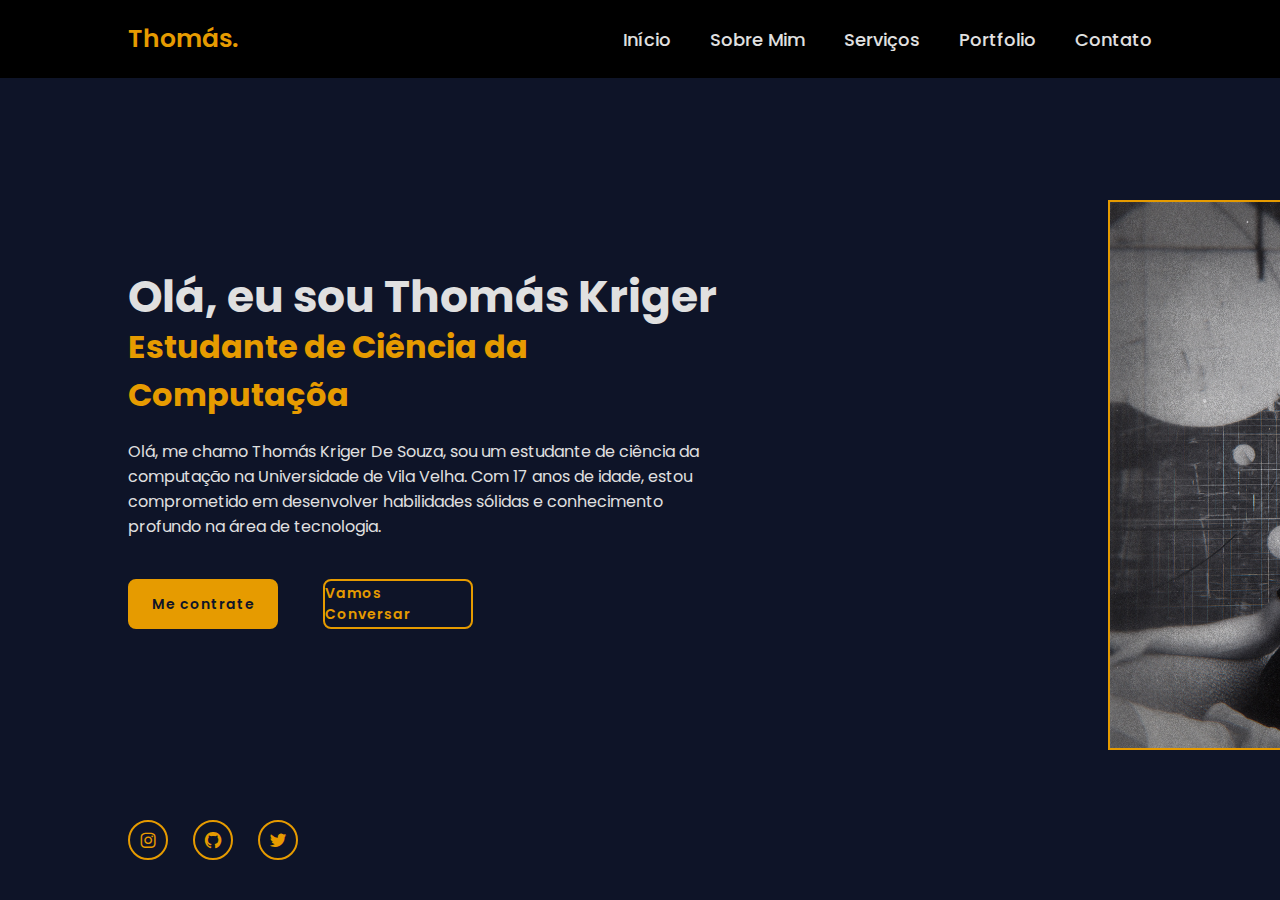
==== Definitivo/Portfolio_Otavio/index.html @ c0fcafa5 "Add files via upload" ====
<!DOCTYPE html>
<html lang="en">
<head>
    <meta charset="UTF-8">
    <meta name="viewport" content="width=device-width, initial-scale=1.0">
    <title>Portfolio_Otavio</title>
    <link rel="stylesheet" href="style.css">
    <link href='https://unpkg.com/boxicons@2.1.4/css/boxicons.min.css' rel='stylesheet'>
</head>
<body>
    
    <header>
        <a href="#" class="logo">Thomás.</a>

        <nav class="barnav">
            <a href="">Início</a>
            <a href="">Sobre Mim</a>
            <a href="">Serviços</a>
            <a href="">Portfolio</a>
            <a href="">Contato</a>
        </nav>
    </header>

    <section id="Início">
        <div id="Conteudo-Início">
            <h1>Olá, eu sou Thomás Kriger</h1>
            <h3>Estudante de Ciência da Computaçõa</h3>
            <p>Olá, me chamo Thomás Kriger De Souza, sou um estudante de ciência da computação na Universidade de Vila
                Velha. Com 17 anos de idade, estou comprometido em desenvolver habilidades sólidas e conhecimento
                profundo na área de tecnologia.</p>
        <div id="butão">
            <a href="#">Me contrate</a>
            <a href="#">Vamos Conversar</a>
        </div>
    </div>

    <div id="imagem">
        <img src="Foto 2.jpg" alt="Thoás Kriger">
    </div>

    <div id="sociais">
        <a target="_blank" href="https://www.instagram.com/krigerthomas/"><i class='bx bxl-instagram' ></i></a>
        <a target="_blank" href="https://github.com/KrigerThomas"><i class='bx bxl-github' ></i></a>
        <a target="_blank" href="https://twitter.com/KrigerThomas"><i class='bx bxl-twitter' ></i></a>
    </div>
    </section>

</body>
</html>
---- Definitivo/Portfolio_Otavio/style.css ----
@import url('https://fonts.googleapis.com/css2?family=Poppins:wght@300;400;500;600;700;800;900&display=swap');

* {
    margin: 0;
    padding: 0;
    box-sizing: border-box;
    font-family: 'Poppins', sans-serif;
}

body {
    color: #E0E0E0;
    background: #0E1428;
}

header {
    position: fixed;
    top: 0;
    left: 0;
    width: 100%;
    padding: 20px 10%;
    background: #000000;
    display: flex;
    justify-content: space-between;
    align-items: center;
    z-index: 100;
}

.logo {
    font-size: 25px;
    color: #e69b00;
    text-decoration: none;
    font-weight: 600;
}

nav a{
    font-size: 18px;
    color: #E0E0E0;
    text-decoration: none;
    font-weight: 500;
    margin-left: 35px;
    transition: .3s;
}

nav a:hover {
    color: #e69b00;
}

#Início{
    height: 100vh;
    /*background: url('Foto.jpg') no-repeat;*/
    background-size: cover;
    background-position: center;
    display: flex;
    align-items: center;
    padding: 0 10%;
}

#Conteudo-Início{
    max-width: 600px;
}

#Conteudo-Início h1 {
    font-size: 44px;
    font-weight: 700;
    line-height: 1.2;
}

#Conteudo-Início h3{
    font-size: 32px;
    font-weight: 700;
    color: #e69b00;
}

#Conteudo-Início p {
    font-size: 16px;
    margin: 20px 0 40px;
}

#Conteudo-Início #butão {
    display: flex;
    justify-content: space-between;
    width: 345px;
    height: 50px;
}

#butão a {
    position: relative;
    display: inline-flex;
    justify-content: center;
    align-items: center;
    width: 150px;
    height: 100%;
    background: #e69b00;
    border: 2px solid #e69b00;
    border-radius: 8px;
    font-size: 19px;
    color: #0E1428;
    text-decoration: none;
    font-weight: 600;
    font-size: 14px;
    letter-spacing: 1px;
    z-index: 1;
    overflow: hidden;
    transition: .5s;
}

#butão a:hover {
    color: #e69b00;
}

#butão a:nth-child(2) {
    background: transparent;
    color: #e69b00;
}

#butão a:nth-child(2):hover {
    color: #0E1428;
}

#butão a:nth-child(2)::before {
    background: #e69b00;
}

#butão a::before {
    content: '';
    position: absolute;
    top: 0;
    left: 0;
    width: 0%;
    height: 100%;
    background: #0E1428;
    z-index: -1;
    transition: .5s;
}

#butão a:hover::before {
    width: 100%;
}

#imagem {
    display: flex;
    width: 50px
}

#imagem img {
    display: inline-flex;
    position: relative;
    height: 550px;
    right: -380px;
    top: 25px;
    border: 2px solid #e69b00;
}

#sociais {
    position: absolute;
    bottom: 40px;
    width: 170px;
    display: flex;
    justify-content: space-between;
}

#sociais a {
    position: relative;
    display: inline-flex;
    justify-content: center;
    align-items: center;
    width: 40px;
    height: 40px;
    background: transparent;
    border: 2px solid #e69b00;
    border-radius: 50%;
    font-size: 20px;
    color: #e69b00;
    text-decoration: none;
    z-index: 1;
    overflow: hidden;
    transition: .5s;
}

#sociais a:hover {
    color: #0E1428;
}

#sociais a::before {
    content: '';
    position: absolute;
    top: 0;
    left: 0;
    width: 0;
    height: 100%;
    background: #e69b00;
    z-index: -1;
    transition: .5s;
}

#sociais a:hover::before {
    width: 100%;


}
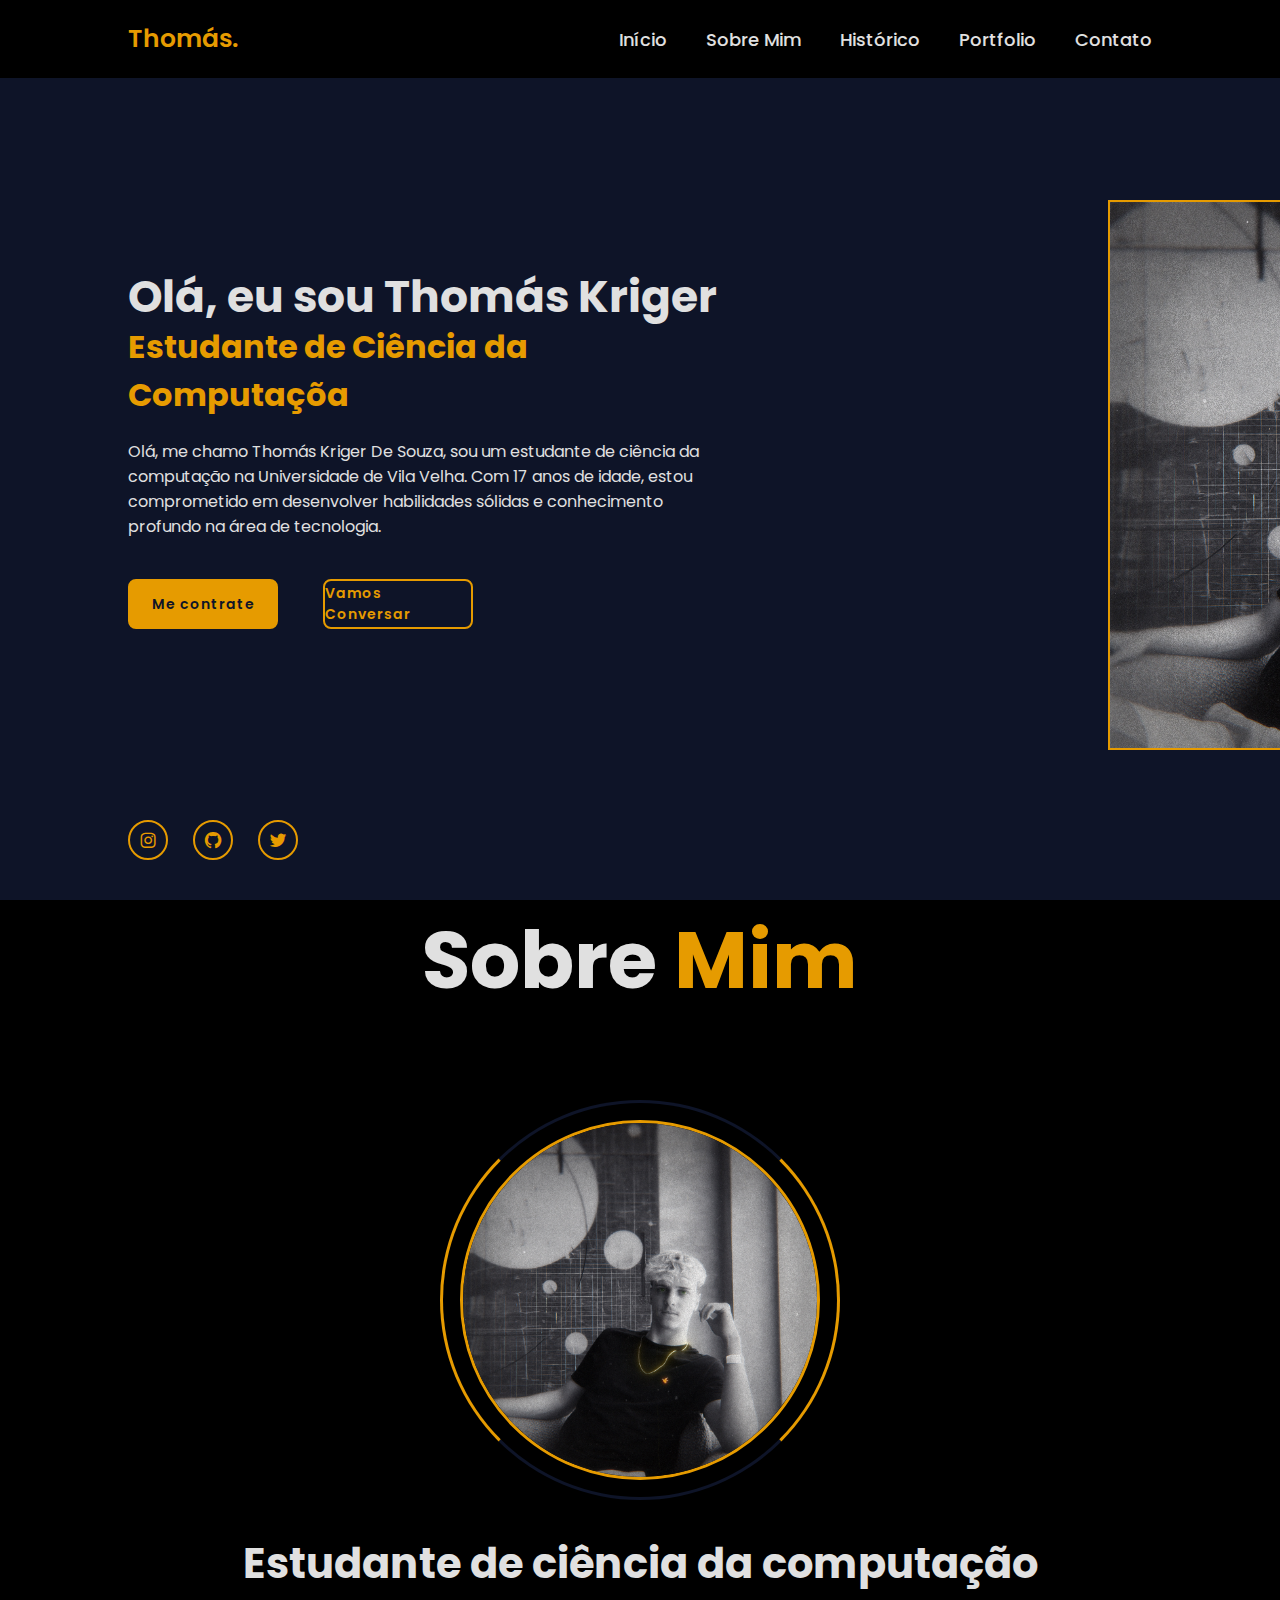
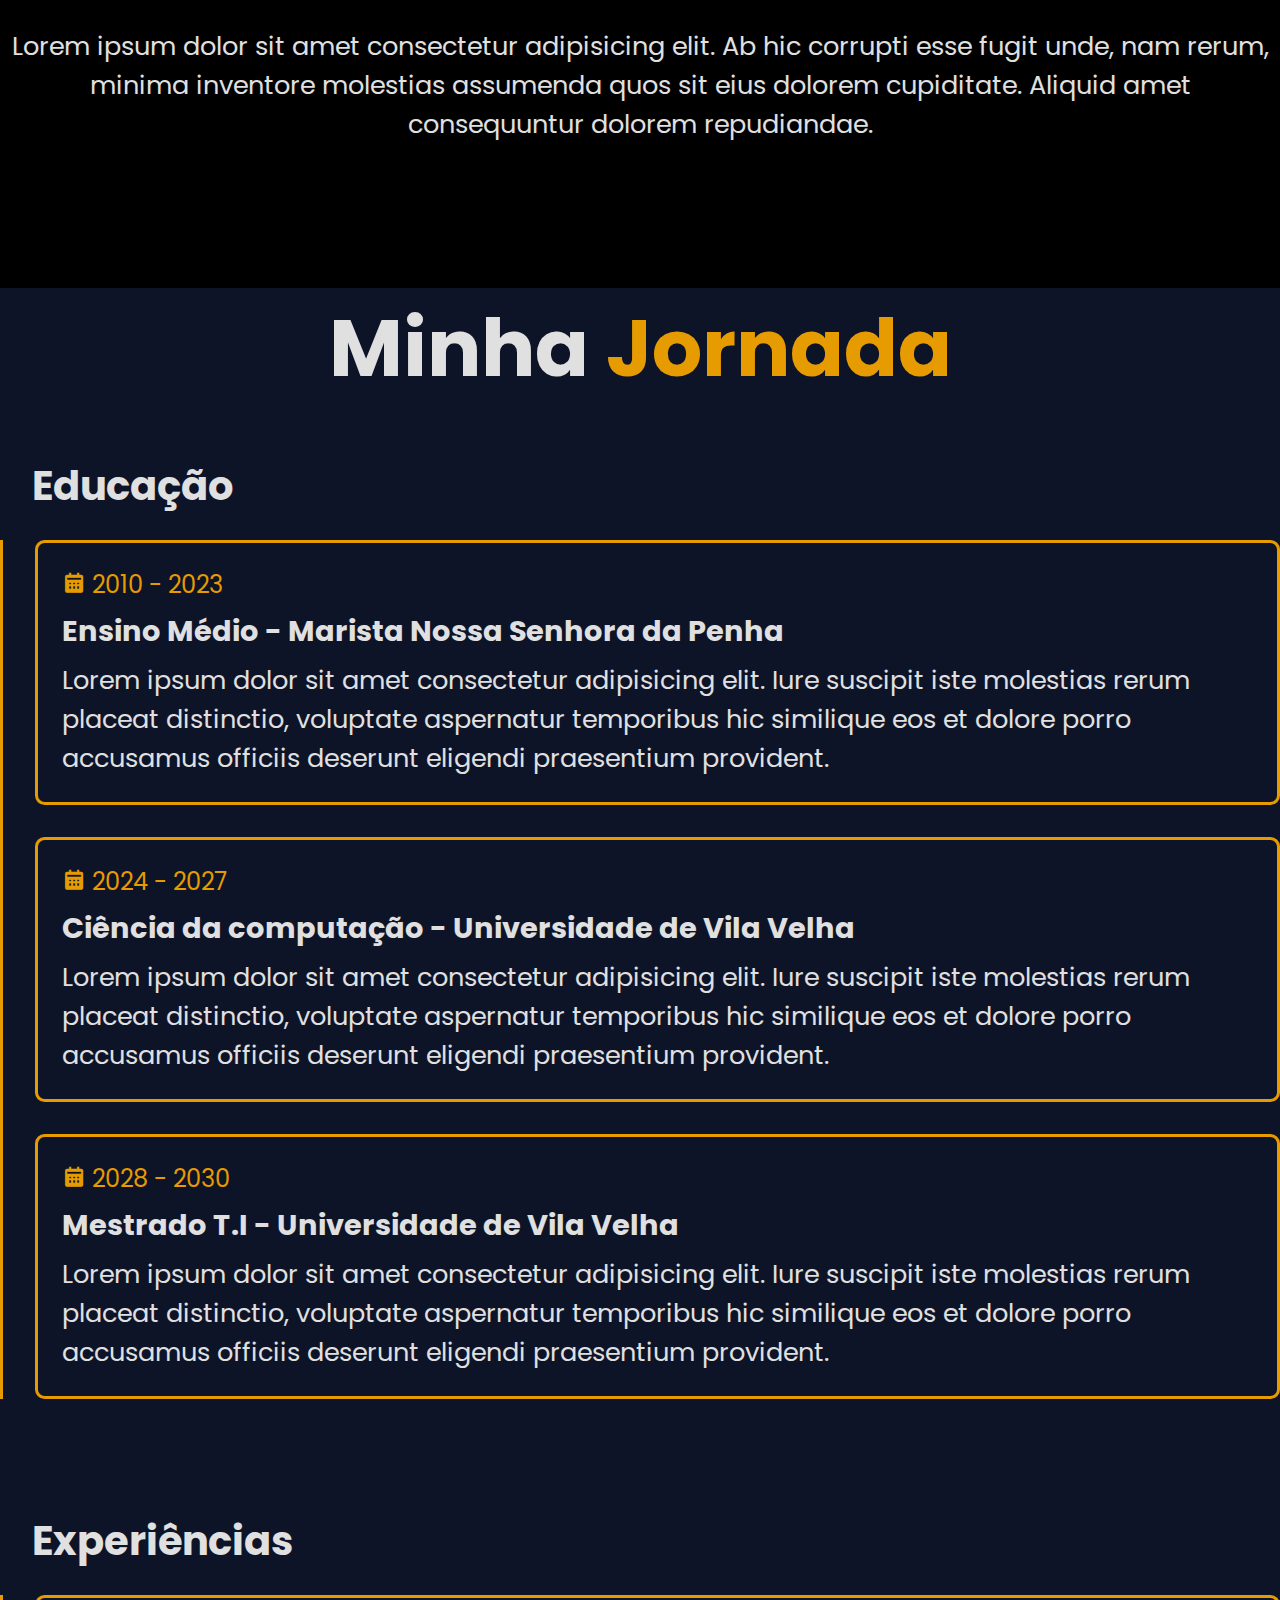
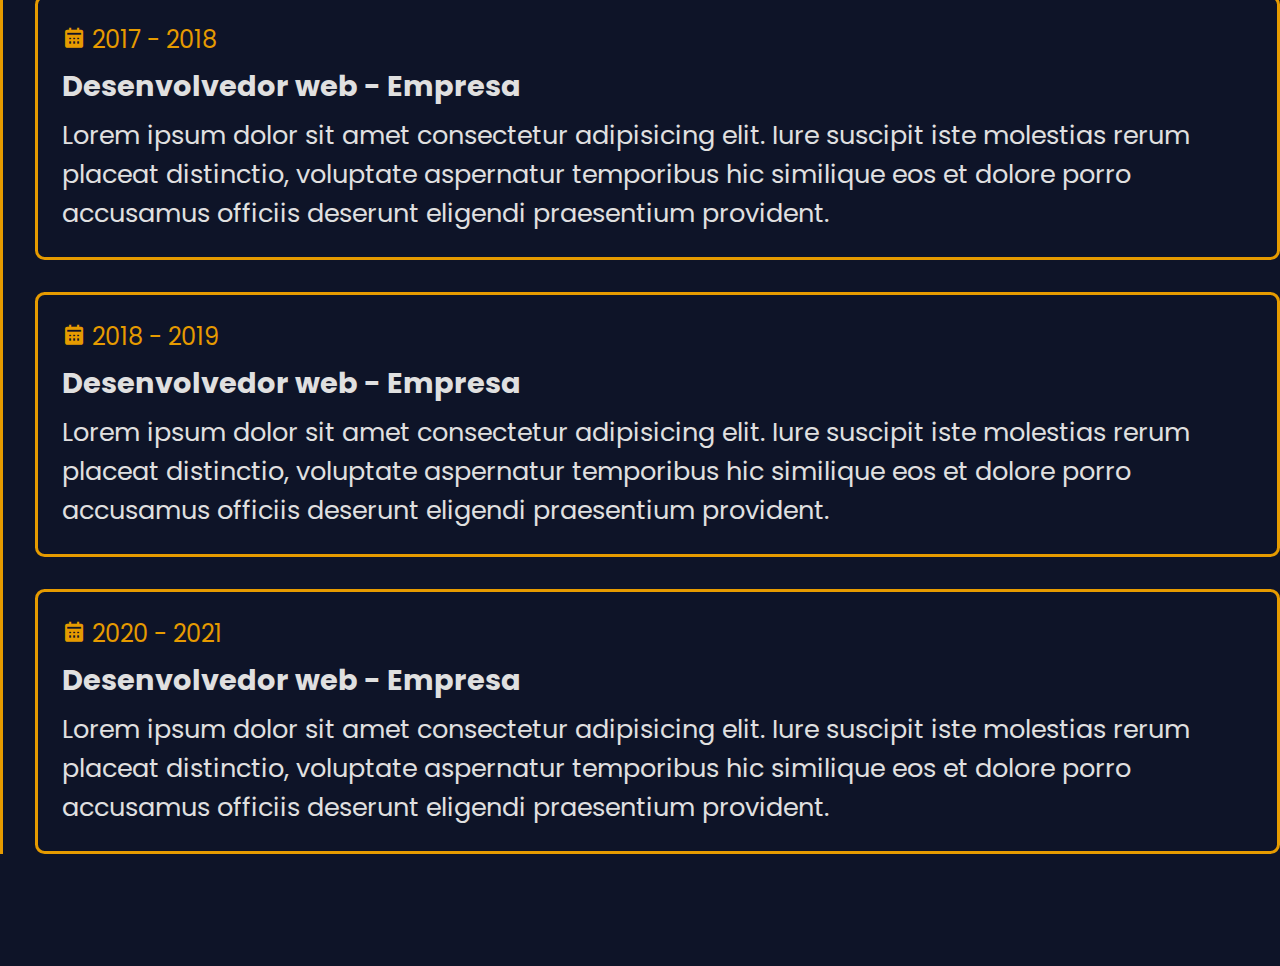
==== commit 460df254: "Add files via upload" ====
--- a/Definitivo/Portfolio_Otavio/index.html
+++ b/Definitivo/Portfolio_Otavio/index.html
@@ -1,5 +1,6 @@
 <!DOCTYPE html>
 <html lang="en">
+
 <head>
     <meta charset="UTF-8">
     <meta name="viewport" content="width=device-width, initial-scale=1.0">
@@ -7,15 +8,16 @@
     <link rel="stylesheet" href="style.css">
     <link href='https://unpkg.com/boxicons@2.1.4/css/boxicons.min.css' rel='stylesheet'>
 </head>
+
 <body>
-    
+
     <header>
-        <a href="#" class="logo">Thomás.</a>
+        <a href="index.html" class="logo">Thomás.</a>
 
         <nav class="barnav">
-            <a href="">Início</a>
-            <a href="">Sobre Mim</a>
-            <a href="">Serviços</a>
+            <a href="#Início">Início</a>
+            <a href="#Sobre">Sobre Mim</a>
+            <a href="#Historico">Histórico</a>
             <a href="">Portfolio</a>
             <a href="">Contato</a>
         </nav>
@@ -28,22 +30,125 @@
             <p>Olá, me chamo Thomás Kriger De Souza, sou um estudante de ciência da computação na Universidade de Vila
                 Velha. Com 17 anos de idade, estou comprometido em desenvolver habilidades sólidas e conhecimento
                 profundo na área de tecnologia.</p>
-        <div id="butão">
-            <a href="#">Me contrate</a>
-            <a href="#">Vamos Conversar</a>
+            <div id="butão">
+                <a href="#">Me contrate</a>
+                <a href="#">Vamos Conversar</a>
+            </div>
         </div>
-    </div>
 
-    <div id="imagem">
-        <img src="Foto 2.jpg" alt="Thoás Kriger">
-    </div>
+        <div id="imagem">
+            <img src="Foto 2.jpg" alt="Thoás Kriger">
+        </div>
 
-    <div id="sociais">
-        <a target="_blank" href="https://www.instagram.com/krigerthomas/"><i class='bx bxl-instagram' ></i></a>
-        <a target="_blank" href="https://github.com/KrigerThomas"><i class='bx bxl-github' ></i></a>
-        <a target="_blank" href="https://twitter.com/KrigerThomas"><i class='bx bxl-twitter' ></i></a>
-    </div>
+        <div id="sociais">
+            <a target="_blank" href="https://www.instagram.com/krigerthomas/"><i class='bx bxl-instagram'></i></a>
+            <a target="_blank" href="https://github.com/KrigerThomas"><i class='bx bxl-github'></i></a>
+            <a target="_blank" href="https://twitter.com/KrigerThomas"><i class='bx bxl-twitter'></i></a>
+        </div>
     </section>
 
+    <!--Sobre Mim-->
+    <section id="Sobre" class="Sobre">
+        <h2 id="Titulo">Sobre <span>Mim</span></h2>
+
+        <div id="Sobre_img">
+            <img src="Foto 2.jpg" alt="Thomás Kriger">
+            <span id="Circulo"></span>
+        </div>
+
+        <div id="Texto_sobre">
+            <h3>Estudante de ciência da computação</h3>
+            <p>Lorem ipsum dolor sit amet consectetur adipisicing elit. Ab hic corrupti esse fugit unde, nam rerum,
+                minima inventore molestias assumenda quos sit eius dolorem cupiditate. Aliquid amet consequuntur dolorem
+                repudiandae.</p>
+        </div>
+    </section>
+
+    <!--Historico-Educação-->
+    <section class="Historico" id="Historico">
+        <h2 id="Titulo">Minha <span>Jornada</span></h2>
+        <div id="Linha_Historico">
+            <div class="Coluna_Historico">
+                <h3 class="Cabeçalho">Educação</h3>
+
+                <div class="Caixa_Historico">
+                    <div class="conteudo_Historico">
+                        <div class="conteudo">
+                            <div class="ano"><i class='bx
+                                bxs-calendar'></i> 2010 - 2023</div>
+                            <h3>Ensino Médio - Marista Nossa Senhora da Penha</h3>
+                            <p>Lorem ipsum dolor sit amet consectetur adipisicing elit. Iure suscipit iste molestias
+                                rerum placeat distinctio, voluptate aspernatur temporibus hic similique eos et dolore
+                                porro accusamus officiis deserunt eligendi praesentium provident.</p>
+                        </div>
+                    </div>
+
+                    <div class="conteudo_Historico">
+                        <div class="conteudo">
+                            <div class="ano"><i class='bx
+                                bxs-calendar'></i> 2024 - 2027</div>
+                            <h3>Ciência da computação - Universidade de Vila Velha</h3>
+                            <p>Lorem ipsum dolor sit amet consectetur adipisicing elit. Iure suscipit iste molestias
+                                rerum placeat distinctio, voluptate aspernatur temporibus hic similique eos et dolore
+                                porro accusamus officiis deserunt eligendi praesentium provident.</p>
+                        </div>
+                    </div>
+
+                    <div class="conteudo_Historico">
+                        <div class="conteudo">
+                            <div class="ano"><i class='bx
+                                bxs-calendar'></i> 2028 - 2030</div>
+                            <h3>Mestrado T.I - Universidade de Vila Velha</h3>
+                            <p>Lorem ipsum dolor sit amet consectetur adipisicing elit. Iure suscipit iste molestias
+                                rerum placeat distinctio, voluptate aspernatur temporibus hic similique eos et dolore
+                                porro accusamus officiis deserunt eligendi praesentium provident.</p>
+                        </div>
+                    </div>
+                </div>
+            </div>
+
+<!--Experiencias-->
+
+            <div class="Coluna_Historico">
+                <h3 class="Cabeçalho">Experiências</h3>
+
+                <div class="Caixa_Historico">
+                    <div class="conteudo_Historico">
+                        <div class="conteudo">
+                            <div class="ano"><i class='bx
+                                bxs-calendar'></i> 2017 - 2018</div>
+                            <h3>Desenvolvedor web - Empresa</h3>
+                            <p>Lorem ipsum dolor sit amet consectetur adipisicing elit. Iure suscipit iste molestias
+                                rerum placeat distinctio, voluptate aspernatur temporibus hic similique eos et dolore
+                                porro accusamus officiis deserunt eligendi praesentium provident.</p>
+                        </div>
+                    </div>
+
+                    <div class="conteudo_Historico">
+                        <div class="conteudo">
+                            <div class="ano"><i class='bx
+                                bxs-calendar'></i> 2018 - 2019</div>
+                            <h3>Desenvolvedor web - Empresa</h3>
+                            <p>Lorem ipsum dolor sit amet consectetur adipisicing elit. Iure suscipit iste molestias
+                                rerum placeat distinctio, voluptate aspernatur temporibus hic similique eos et dolore
+                                porro accusamus officiis deserunt eligendi praesentium provident.</p>
+                        </div>
+                    </div>
+
+                    <div class="conteudo_Historico">
+                        <div class="conteudo">
+                            <div class="ano"><i class='bx
+                                bxs-calendar'></i> 2020 - 2021</div>
+                            <h3>Desenvolvedor web - Empresa</h3>
+                            <p>Lorem ipsum dolor sit amet consectetur adipisicing elit. Iure suscipit iste molestias
+                                rerum placeat distinctio, voluptate aspernatur temporibus hic similique eos et dolore
+                                porro accusamus officiis deserunt eligendi praesentium provident.</p>
+                        </div>
+                    </div>
+                </div>
+            </div>
+        </div>
+    </section>
 </body>
+
 </html>--- a/Definitivo/Portfolio_Otavio/style.css
+++ b/Definitivo/Portfolio_Otavio/style.css
@@ -1,10 +1,15 @@
 @import url('https://fonts.googleapis.com/css2?family=Poppins:wght@300;400;500;600;700;800;900&display=swap');
+
+html {
+    scroll-behavior: smooth;
+}
 
 * {
     margin: 0;
     padding: 0;
     box-sizing: border-box;
     font-family: 'Poppins', sans-serif;
+    scroll-behavior: smooth;
 }
 
 body {
@@ -32,6 +37,7 @@
     font-weight: 600;
 }
 
+
 nav a{
     font-size: 18px;
     color: #E0E0E0;
@@ -53,6 +59,7 @@
     display: flex;
     align-items: center;
     padding: 0 10%;
+    scroll-behavior: smooth;
 }
 
 #Conteudo-Início{
@@ -197,4 +204,132 @@
     width: 100%;
 
 
+}
+
+.Sobre {
+    display: flex;
+    justify-content: center;
+    align-items: center;
+    flex-direction: column;
+    gap: 2rem;
+    background: #000000;
+    padding-bottom: 6rem;
+    scroll-behavior: smooth;
+}
+
+#Titulo {
+    font-size: 5rem;
+    margin-bottom: 3rem;
+    text-align: center;
+}
+
+span {
+    color: #e69b00;
+}
+
+#Sobre_img {
+    position: relative;
+    width: 25rem;
+    height: 25rem;
+    border-radius: 50%;
+    display: flex;
+    justify-content: center;
+    align-items: center;
+}
+
+#Sobre_img img {
+    width: 90%;
+    border-radius: 50%;
+    border: .2rem solid #e69b00;
+}
+
+#Sobre_img #Circulo {
+    position: absolute;
+    top: 50%;
+    left: 50%;
+    transform: translate(-50%, -50%) rotate(0);
+    width: 100%;
+    height: 100%;
+    border-radius: 50%;
+    border-top: .2rem solid #0E1428;
+    border-bottom: .2rem solid #0E1428;
+    border-left: .2rem solid #e69b00;
+    border-right: .2rem solid #e69b00;
+}
+
+#Texto_sobre {
+    text-align: center;
+}
+
+#Texto_sobre h3 {
+    font-size: 2.6rem;
+}
+
+#Texto_sobre p {
+    font-size: 1.6rem;
+    margin: 2rem 0 3rem;
+}
+
+.Historico {
+    display: flex;
+    justify-content: center;
+    align-items: center;
+    flex-direction: column;
+    min-height: auto;
+    padding-bottom: 5rem;
+}
+
+.Historico #Linha_Historico {
+    display: flex;
+    flex-wrap: wrap;
+    gap: 5rem;
+}
+
+#Linha_Historico .Coluna_Historico {
+    flex: 1 1 40rem;
+}
+
+.Coluna_Historico .Cabeçalho {
+    font-size: 2.5rem;
+    margin: 0 0 1.5rem 2rem;
+}
+
+.Coluna_Historico .Caixa_Historico {
+    border-left: .2rem solid #e69b00;
+}
+
+.Caixa_Historico .conteudo_Historico {
+    position: relative;
+    padding-left: 2rem;
+}
+
+.Caixa_Historico .conteudo_Historico::before {
+    content: '';
+}
+
+.conteudo_Historico .conteudo {
+    position: relative;
+    padding: 1.5rem;
+    border: .2rem solid #e69b00;
+    border-radius: .6rem;
+    margin-bottom: 2rem;
+}
+
+.conteudo_Historico .conteudo .ano {
+    font-size: 1.5rem;
+    color: #e69b00;
+    padding-bottom: .5rem;
+}
+
+.conteudo_Historico.conteudo.ano i {
+    padding-right: .5rem;
+}
+
+.conteudo_Historico .conteudo h3 {
+    font-size: 1.8rem;
+}
+
+.conteudo_Historico .conteudo p {
+    font-size: 1.6rem;
+    padding-top: .5rem;
 }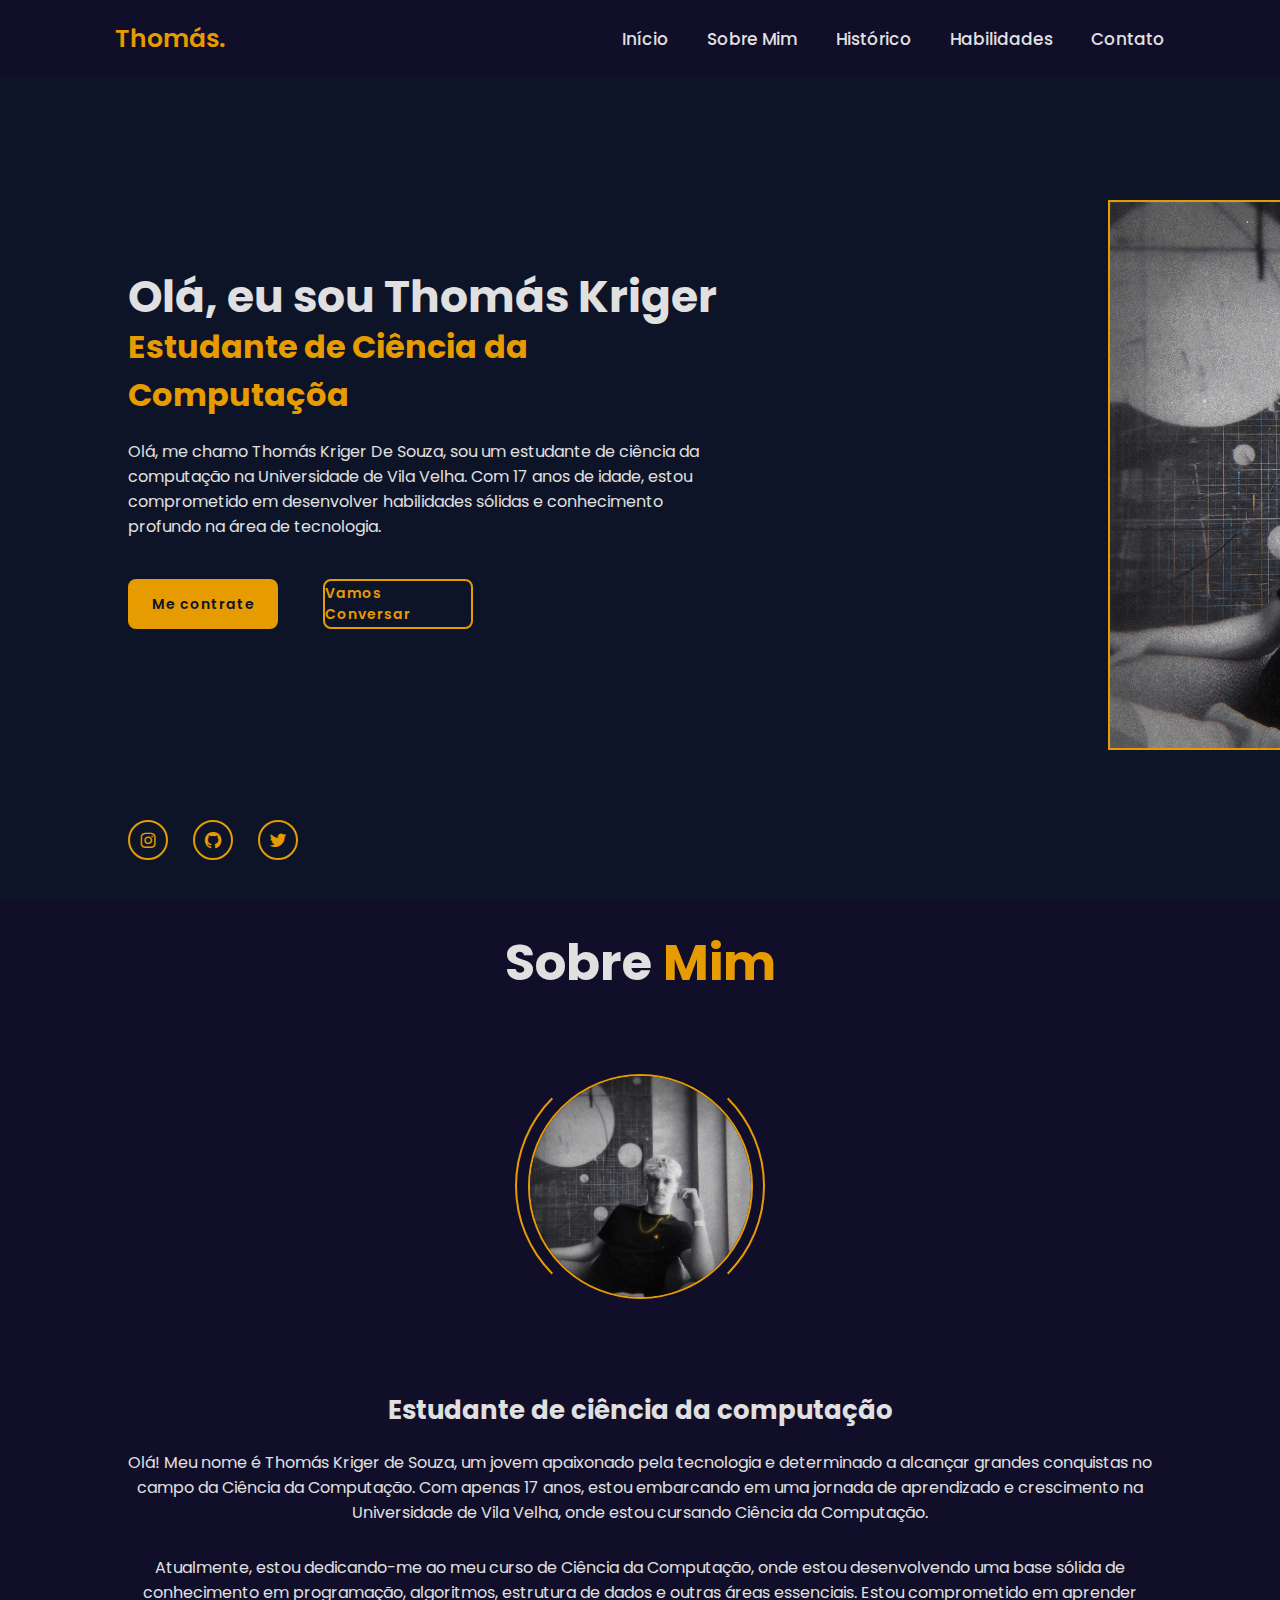
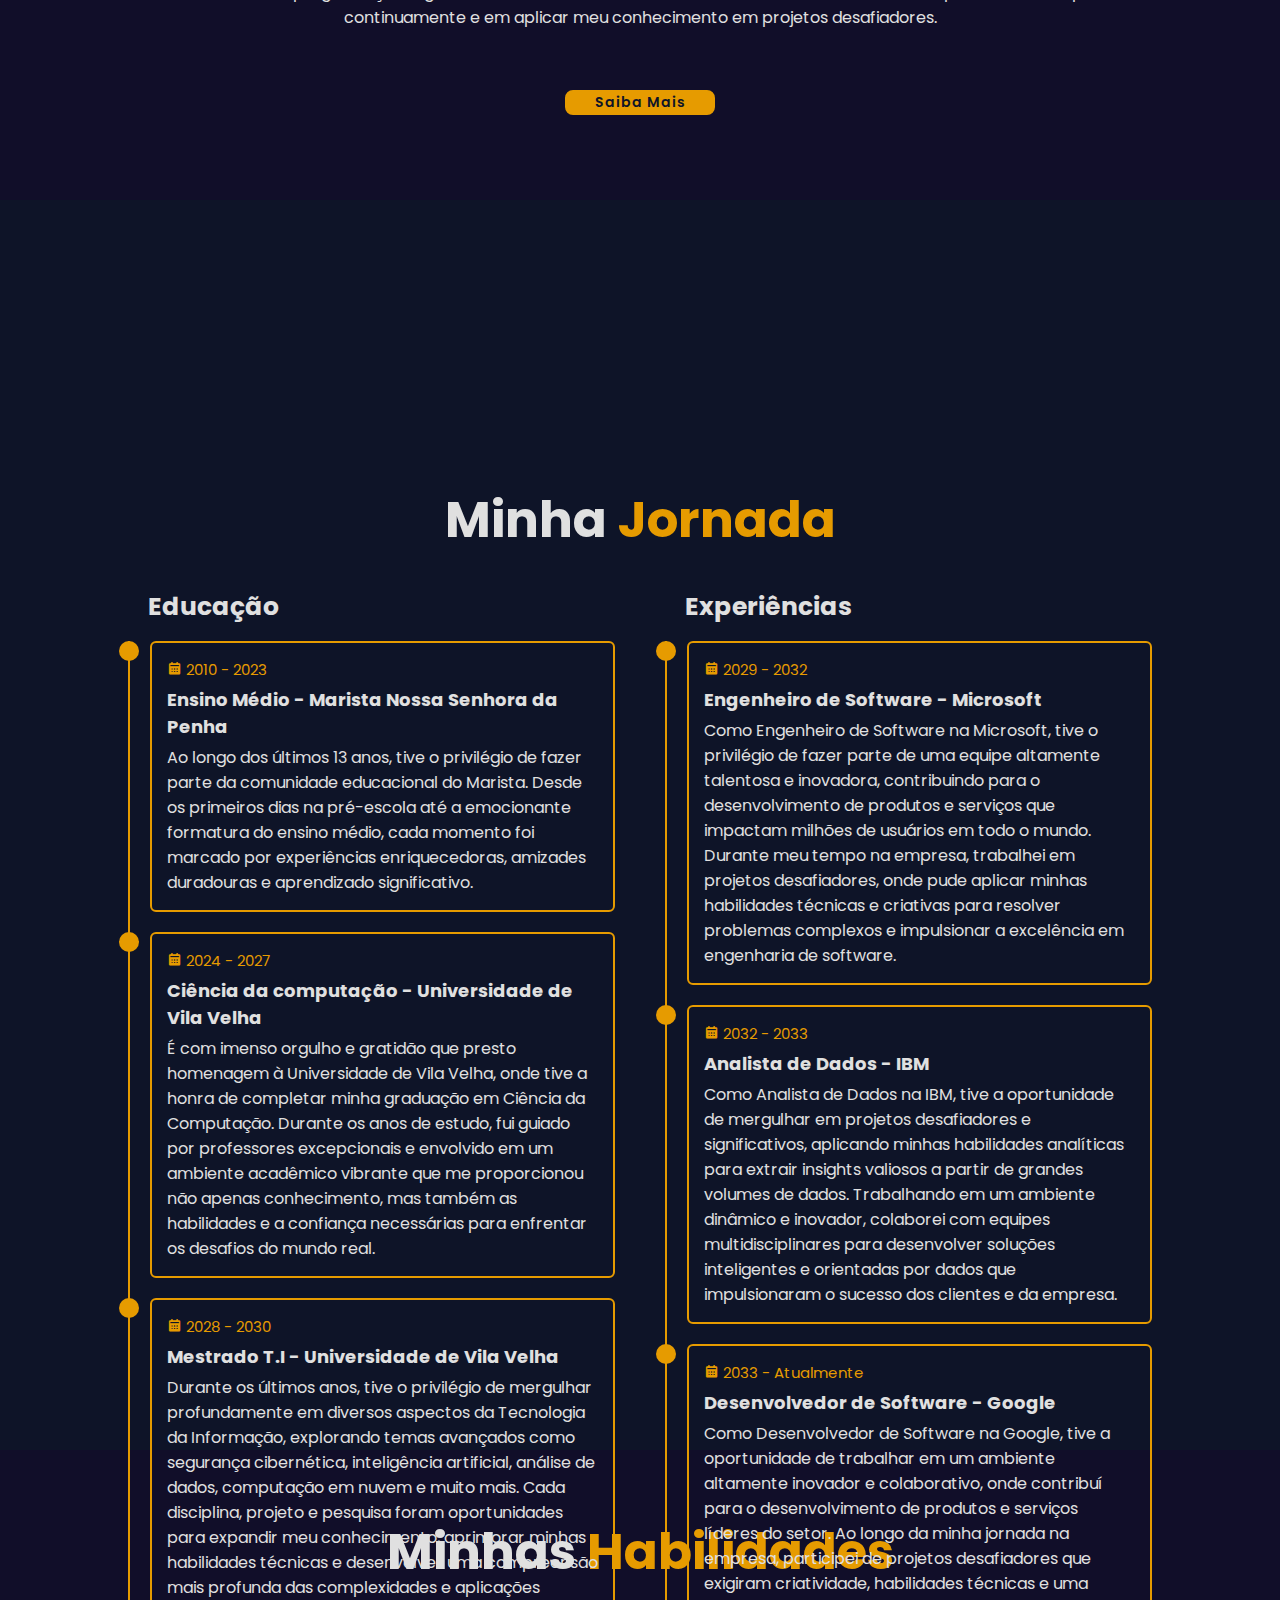
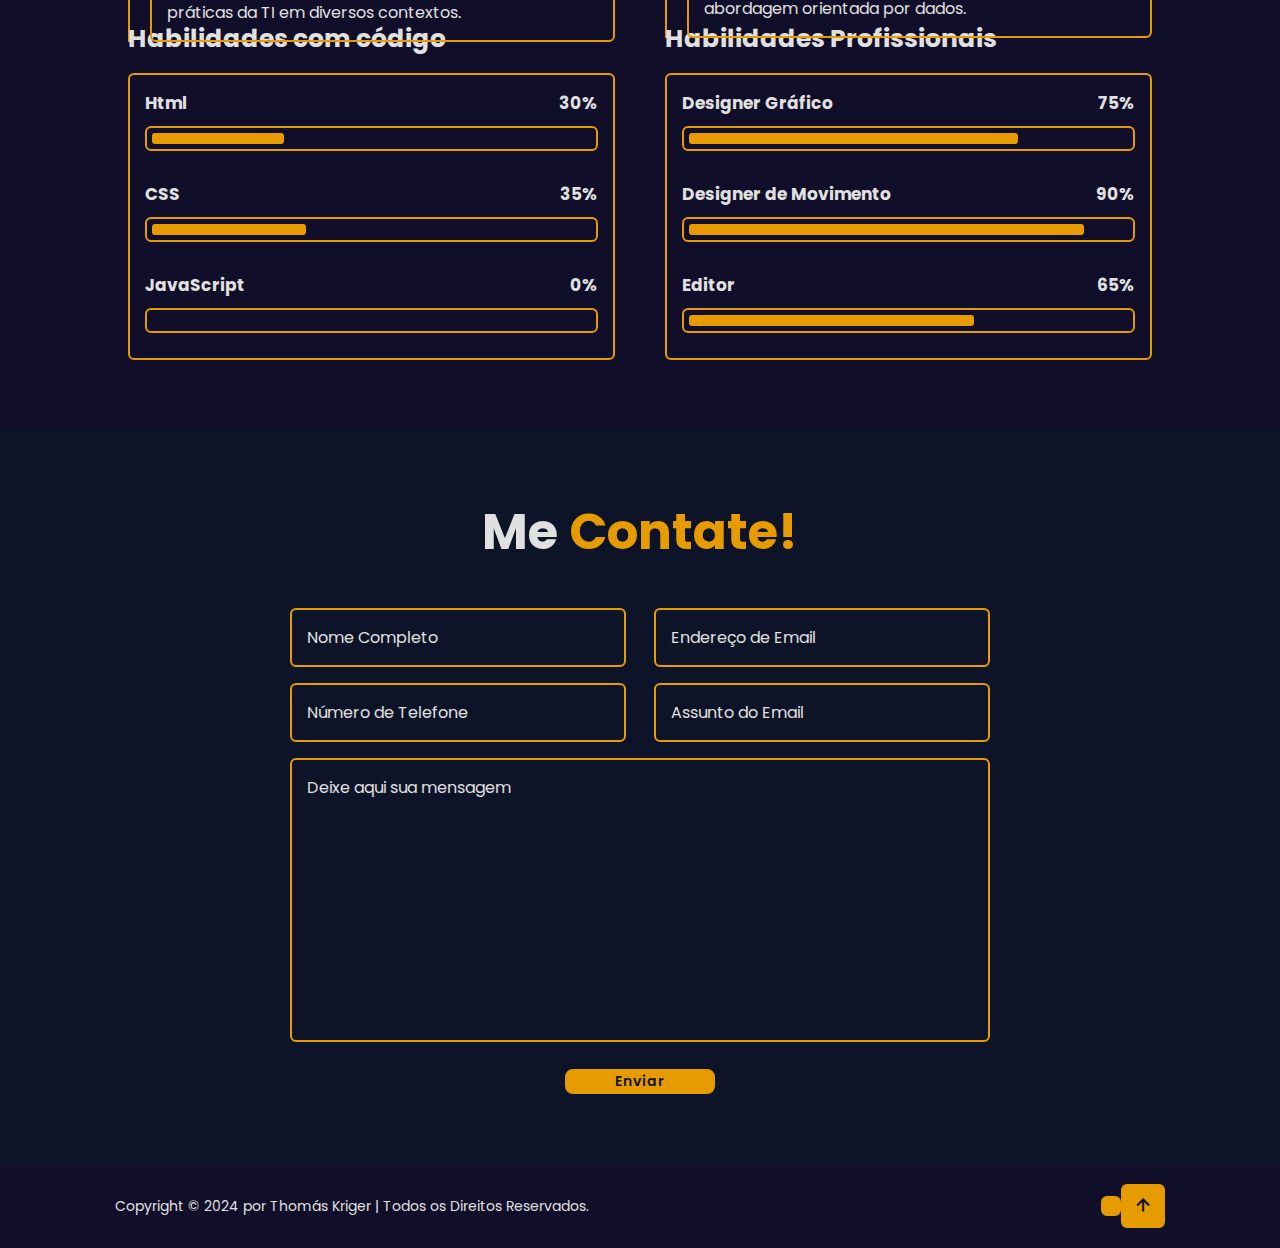
==== commit 580a0954: "Add files via upload" ====
--- a/Definitivo/Portfolio_Otavio/index.html
+++ b/Definitivo/Portfolio_Otavio/index.html
@@ -18,8 +18,8 @@
             <a href="#Início">Início</a>
             <a href="#Sobre">Sobre Mim</a>
             <a href="#Historico">Histórico</a>
-            <a href="">Portfolio</a>
-            <a href="">Contato</a>
+            <a href="#Habilidades">Habilidades</a>
+            <a href="#Contato">Contato</a>
         </nav>
     </header>
 
@@ -58,9 +58,17 @@
 
         <div id="Texto_sobre">
             <h3>Estudante de ciência da computação</h3>
-            <p>Lorem ipsum dolor sit amet consectetur adipisicing elit. Ab hic corrupti esse fugit unde, nam rerum,
-                minima inventore molestias assumenda quos sit eius dolorem cupiditate. Aliquid amet consequuntur dolorem
-                repudiandae.</p>
+            <p>Olá! Meu nome é Thomás Kriger de Souza, um jovem apaixonado pela tecnologia e determinado a alcançar
+                grandes
+                conquistas no campo da Ciência da Computação. Com apenas 17 anos, estou embarcando em uma jornada de
+                aprendizado e crescimento na Universidade de Vila Velha, onde estou cursando Ciência da Computação.</p>
+            <p>Atualmente, estou dedicando-me ao meu curso de Ciência da Computação, onde estou desenvolvendo uma base
+                sólida de conhecimento em programação, algoritmos, estrutura de dados e outras áreas essenciais. Estou
+                comprometido em aprender continuamente e em aplicar meu conhecimento em projetos desafiadores.</p>
+        </div>
+
+        <div class="caixa_butão" id="butão">
+            <a href="#">Saiba Mais</a>
         </div>
     </section>
 
@@ -77,9 +85,12 @@
                             <div class="ano"><i class='bx
                                 bxs-calendar'></i> 2010 - 2023</div>
                             <h3>Ensino Médio - Marista Nossa Senhora da Penha</h3>
-                            <p>Lorem ipsum dolor sit amet consectetur adipisicing elit. Iure suscipit iste molestias
-                                rerum placeat distinctio, voluptate aspernatur temporibus hic similique eos et dolore
-                                porro accusamus officiis deserunt eligendi praesentium provident.</p>
+                            <p>Ao longo dos últimos 13 anos, tive o privilégio de fazer parte da comunidade educacional
+                                do Marista. Desde os primeiros dias na pré-escola até a emocionante formatura
+                                do ensino médio, cada momento foi marcado por experiências enriquecedoras, amizades
+                                duradouras e aprendizado significativo.
+
+                            </p>
                         </div>
                     </div>
 
@@ -88,9 +99,11 @@
                             <div class="ano"><i class='bx
                                 bxs-calendar'></i> 2024 - 2027</div>
                             <h3>Ciência da computação - Universidade de Vila Velha</h3>
-                            <p>Lorem ipsum dolor sit amet consectetur adipisicing elit. Iure suscipit iste molestias
-                                rerum placeat distinctio, voluptate aspernatur temporibus hic similique eos et dolore
-                                porro accusamus officiis deserunt eligendi praesentium provident.</p>
+                            <p>É com imenso orgulho e gratidão que presto homenagem à Universidade de Vila Velha, onde
+                                tive a honra de completar minha graduação em Ciência da Computação.
+                                Durante os anos de estudo, fui guiado por professores excepcionais e envolvido em um
+                                ambiente acadêmico vibrante que me proporcionou não apenas conhecimento, mas também as
+                                habilidades e a confiança necessárias para enfrentar os desafios do mundo real.</p>
                         </div>
                     </div>
 
@@ -99,15 +112,18 @@
                             <div class="ano"><i class='bx
                                 bxs-calendar'></i> 2028 - 2030</div>
                             <h3>Mestrado T.I - Universidade de Vila Velha</h3>
-                            <p>Lorem ipsum dolor sit amet consectetur adipisicing elit. Iure suscipit iste molestias
-                                rerum placeat distinctio, voluptate aspernatur temporibus hic similique eos et dolore
-                                porro accusamus officiis deserunt eligendi praesentium provident.</p>
-                        </div>
-                    </div>
-                </div>
-            </div>
-
-<!--Experiencias-->
+                            <p>Durante os últimos anos, tive o privilégio de mergulhar profundamente em diversos
+                                aspectos da Tecnologia da Informação, explorando temas avançados como segurança
+                                cibernética, inteligência artificial, análise de dados, computação em nuvem e muito
+                                mais. Cada disciplina, projeto e pesquisa foram oportunidades para expandir meu
+                                conhecimento, aprimorar minhas habilidades técnicas e desenvolver uma compreensão mais
+                                profunda das complexidades e aplicações práticas da TI em diversos contextos.</p>
+                        </div>
+                    </div>
+                </div>
+            </div>
+
+            <!--Experiencias-->
 
             <div class="Coluna_Historico">
                 <h3 class="Cabeçalho">Experiências</h3>
@@ -116,39 +132,151 @@
                     <div class="conteudo_Historico">
                         <div class="conteudo">
                             <div class="ano"><i class='bx
-                                bxs-calendar'></i> 2017 - 2018</div>
-                            <h3>Desenvolvedor web - Empresa</h3>
-                            <p>Lorem ipsum dolor sit amet consectetur adipisicing elit. Iure suscipit iste molestias
-                                rerum placeat distinctio, voluptate aspernatur temporibus hic similique eos et dolore
-                                porro accusamus officiis deserunt eligendi praesentium provident.</p>
-                        </div>
-                    </div>
-
-                    <div class="conteudo_Historico">
-                        <div class="conteudo">
-                            <div class="ano"><i class='bx
-                                bxs-calendar'></i> 2018 - 2019</div>
-                            <h3>Desenvolvedor web - Empresa</h3>
-                            <p>Lorem ipsum dolor sit amet consectetur adipisicing elit. Iure suscipit iste molestias
-                                rerum placeat distinctio, voluptate aspernatur temporibus hic similique eos et dolore
-                                porro accusamus officiis deserunt eligendi praesentium provident.</p>
-                        </div>
-                    </div>
-
-                    <div class="conteudo_Historico">
-                        <div class="conteudo">
-                            <div class="ano"><i class='bx
-                                bxs-calendar'></i> 2020 - 2021</div>
-                            <h3>Desenvolvedor web - Empresa</h3>
-                            <p>Lorem ipsum dolor sit amet consectetur adipisicing elit. Iure suscipit iste molestias
-                                rerum placeat distinctio, voluptate aspernatur temporibus hic similique eos et dolore
-                                porro accusamus officiis deserunt eligendi praesentium provident.</p>
-                        </div>
-                    </div>
-                </div>
-            </div>
-        </div>
-    </section>
+                                bxs-calendar'></i> 2029 - 2032</div>
+                            <h3>Engenheiro de Software - Microsoft</h3>
+                            <p>Como Engenheiro de Software na Microsoft, tive o privilégio de fazer parte de uma equipe
+                                altamente talentosa e inovadora, contribuindo para o desenvolvimento de produtos e
+                                serviços que impactam milhões de usuários em todo o mundo. Durante meu tempo na empresa,
+                                trabalhei em projetos desafiadores, onde pude aplicar minhas habilidades técnicas e
+                                criativas para resolver problemas complexos e impulsionar a excelência em engenharia de
+                                software.</p>
+                        </div>
+                    </div>
+
+                    <div class="conteudo_Historico">
+                        <div class="conteudo">
+                            <div class="ano"><i class='bx
+                                bxs-calendar'></i> 2032 - 2033</div>
+                            <h3>Analista de Dados - IBM</h3>
+                            <p>Como Analista de Dados na IBM, tive a oportunidade de mergulhar em projetos desafiadores
+                                e significativos, aplicando minhas habilidades analíticas para extrair insights valiosos
+                                a partir de grandes volumes de dados. Trabalhando em um ambiente dinâmico e inovador,
+                                colaborei com equipes multidisciplinares para desenvolver soluções inteligentes e
+                                orientadas por dados que impulsionaram o sucesso dos clientes e da empresa.</p>
+                        </div>
+                    </div>
+
+                    <div class="conteudo_Historico">
+                        <div class="conteudo">
+                            <div class="ano"><i class='bx
+                                bxs-calendar'></i> 2033 - Atualmente</div>
+                            <h3>Desenvolvedor de Software - Google</h3>
+                            <p>Como Desenvolvedor de Software na Google, tive a oportunidade de trabalhar em um ambiente
+                                altamente inovador e colaborativo, onde contribuí para o desenvolvimento de produtos e
+                                serviços líderes do setor. Ao longo da minha jornada na empresa, participei de projetos
+                                desafiadores que exigiram criatividade, habilidades técnicas e uma abordagem orientada
+                                por dados.</p>
+                        </div>
+                    </div>
+                </div>
+            </div>
+        </div>
+    </section>
+
+    <!--Habilidades-->
+
+    <section class="Habilidades" id="Habilidades">
+        <h2 class="" id="Titulo">Minhas <span>Habilidades</span></h2>
+
+        <div class="Linhas_Habilidades">
+            <div class="Colunas_Habilidades">
+                <h3 id="Título">Habilidades com código</h3>
+
+                <div class="Caixa_Habilidades">
+                    <div class="Conteudo_Habilidades">
+                        <div class="Progresso">
+                            <h3>Html <span>30%</span></h3>
+                            <div class="Barra"><span></span></div>
+                        </div>
+
+                        <div class="Progresso">
+                            <h3>CSS <span>35%</span></h3>
+                            <div class="Barra"><span></span></div>
+                        </div>
+
+                        <div class="Progresso">
+                            <h3>JavaScript <span>0%</span></h3>
+                            <div class="Barra"><span></span></div>
+                        </div>
+                    </div>
+                </div>
+            </div>
+
+            <div class="Colunas_Habilidades">
+                <h3 id="Título">Habilidades Profissionais</h3>
+
+                <div class="Caixa_Habilidades">
+                    <div class="Conteudo_Habilidades">
+                        <div class="Progresso">
+                            <h3>Designer Gráfico<span>75%</span></h3>
+                            <div class="Barra"><span></span></div>
+                        </div>
+
+                        <div class="Progresso">
+                            <h3>Designer de Movimento<span>90%</span></h3>
+                            <div class="Barra"><span></span></div>
+                        </div>
+
+                        <div class="Progresso">
+                            <h3>Editor<span>65%</span></h3>
+                            <div class="Barra"><span></span></div>
+                        </div>
+                    </div>
+                </div>
+            </div>
+
+        </div>
+    </section>
+
+    <!--Contato-->
+    <section id="Contato" class="Contato">
+        <h2 id="Titulo">Me <span>Contate!</span></h2>
+
+        <form action="#">
+            <div class="input-box">
+                <div class="input-field">
+                    <input type="text" placeholder="Nome Completo" required>
+                    <span class="foco"></span>
+                </div>
+                <div class="input-field">
+                    <input type="text" placeholder="Endereço de Email" required>
+                    <span class="foco"></span>
+                </div>
+            </div>
+
+            <div class="input-box">
+                <div class="input-field">
+                    <input type="number" placeholder="Número de Telefone" required>
+                    <span class="foco"></span>
+                </div>
+                <div class="input-field">
+                    <input type="text" placeholder="Assunto do Email" required>
+                    <span class="foco"></span>
+                </div>
+            </div>
+
+            <div class="Campo_Texto">
+                <textarea name="" id="" cols="30" rows="10" placeholder="Deixe aqui sua mensagem" required></textarea>
+                <span class="foco"></span>
+            </div>
+
+            <div class="caixa_butão" id="butão">
+                <a button type="submit" id="butão">Enviar</button>
+            </div>
+        </form>
+    </section>
+
+    <!--Rodapé-->
+    <footer id="Rodapé">
+        <div class="Texto_Rodape">
+            <p>Copyright &copy; 2024 por Thomás Kriger | Todos os Direitos Reservados.</p>
+        </div>
+
+        <div id="Icone_Rodape">
+            <a href="#Início"><i class='bx bx-up-arrow-alt'></i></a>
+        </div>
+    </footer>
+
 </body>
 
 </html>--- a/Definitivo/Portfolio_Otavio/style.css
+++ b/Definitivo/Portfolio_Otavio/style.css
@@ -1,15 +1,21 @@
 @import url('https://fonts.googleapis.com/css2?family=Poppins:wght@300;400;500;600;700;800;900&display=swap');
 
-html {
-    scroll-behavior: smooth;
-}
+
 
 * {
     margin: 0;
     padding: 0;
     box-sizing: border-box;
+    text-decoration: none;
+    border: none;
+    outline: none;
+    scroll-behavior: smooth;
     font-family: 'Poppins', sans-serif;
-    scroll-behavior: smooth;
+}
+
+html {
+    font-size: 62.5%;
+    overflow-x: hidden;
 }
 
 body {
@@ -22,8 +28,8 @@
     top: 0;
     left: 0;
     width: 100%;
-    padding: 20px 10%;
-    background: #000000;
+    padding: 2rem 9%;
+    background: #110E29;
     display: flex;
     justify-content: space-between;
     align-items: center;
@@ -31,19 +37,19 @@
 }
 
 .logo {
-    font-size: 25px;
+    font-size: 2.5rem;
     color: #e69b00;
     text-decoration: none;
     font-weight: 600;
 }
 
 
-nav a{
-    font-size: 18px;
+nav a {
+    font-size: 1.7rem;
     color: #E0E0E0;
     text-decoration: none;
     font-weight: 500;
-    margin-left: 35px;
+    margin-left: 3.5rem;
     transition: .3s;
 }
 
@@ -51,7 +57,7 @@
     color: #e69b00;
 }
 
-#Início{
+#Início {
     height: 100vh;
     /*background: url('Foto.jpg') no-repeat;*/
     background-size: cover;
@@ -62,7 +68,7 @@
     scroll-behavior: smooth;
 }
 
-#Conteudo-Início{
+#Conteudo-Início {
     max-width: 600px;
 }
 
@@ -72,7 +78,7 @@
     line-height: 1.2;
 }
 
-#Conteudo-Início h3{
+#Conteudo-Início h3 {
     font-size: 32px;
     font-weight: 700;
     color: #e69b00;
@@ -202,17 +208,17 @@
 
 #sociais a:hover::before {
     width: 100%;
-
-
 }
 
 .Sobre {
+    height: 100vh;
+    padding: 0 10%;
     display: flex;
     justify-content: center;
     align-items: center;
     flex-direction: column;
-    gap: 2rem;
-    background: #000000;
+    gap: 3rem;
+    background: #110E29;
     padding-bottom: 6rem;
     scroll-behavior: smooth;
 }
@@ -235,6 +241,7 @@
     display: flex;
     justify-content: center;
     align-items: center;
+    margin-bottom: 5rem;
 }
 
 #Sobre_img img {
@@ -251,8 +258,8 @@
     width: 100%;
     height: 100%;
     border-radius: 50%;
-    border-top: .2rem solid #0E1428;
-    border-bottom: .2rem solid #0E1428;
+    border-top: .2rem solid #110E29;
+    border-bottom: .2rem solid #110E29;
     border-left: .2rem solid #e69b00;
     border-right: .2rem solid #e69b00;
 }
@@ -270,22 +277,33 @@
     margin: 2rem 0 3rem;
 }
 
+.caixa_butão a {
+    display: inline-block;
+    width: 15rem;
+
+}
+
 .Historico {
+    height: 100vh;
+    padding: 0 10%;
     display: flex;
     justify-content: center;
     align-items: center;
     flex-direction: column;
-    min-height: auto;
     padding-bottom: 5rem;
+    margin-bottom: 35rem;
+
 }
 
 .Historico #Linha_Historico {
+    height: 20vh;
     display: flex;
     flex-wrap: wrap;
     gap: 5rem;
 }
 
 #Linha_Historico .Coluna_Historico {
+    height: 50vh;
     flex: 1 1 40rem;
 }
 
@@ -305,6 +323,13 @@
 
 .Caixa_Historico .conteudo_Historico::before {
     content: '';
+    position: absolute;
+    top: 0;
+    left: -1.1rem;
+    width: 2rem;
+    height: 2rem;
+    background: #e69b00;
+    border-radius: 50%;
 }
 
 .conteudo_Historico .conteudo {
@@ -313,6 +338,23 @@
     border: .2rem solid #e69b00;
     border-radius: .6rem;
     margin-bottom: 2rem;
+    overflow: hidden;
+}
+
+.conteudo_Historico .conteudo::before {
+    content: '';
+    position: absolute;
+    top: 0;
+    left: 0;
+    width: 0;
+    height: 100%;
+    background: #110E29;
+    z-index: -1;
+    transition: .5s;
+}
+
+.conteudo_Historico .conteudo:hover::before {
+    width: 100%;
 }
 
 .conteudo_Historico .conteudo .ano {
@@ -332,4 +374,210 @@
 .conteudo_Historico .conteudo p {
     font-size: 1.6rem;
     padding-top: .5rem;
+}
+
+.Habilidades {
+    width: 100%;
+    padding: 5% 10%;
+    padding-bottom: 7rem;
+    background: #110E29;
+}
+
+.Habilidades .Linhas_Habilidades {
+    display: flex;
+    flex-wrap: wrap;
+    gap: 5rem;
+}
+
+.Linhas_Habilidades .Colunas_Habilidades {
+    flex: 1 1 40rem;
+}
+
+.Colunas_Habilidades #Título {
+    font-size: 2.5rem;
+    margin: 0 0 1.5rem;
+}
+
+.Caixa_Habilidades .Conteudo_Habilidades {
+    position: relative;
+    border: .2rem solid #e69b00;
+    border-radius: .6rem;
+    padding: .5rem 1.5rem;
+    z-index: 1;
+    overflow: hidden;
+}
+
+.Caixa_Habilidades .Conteudo_Habilidades::before {
+    content: '';
+    position: absolute;
+    top: 0;
+    left: 0;
+    width: 0%;
+    height: 100%;
+    background: #0E1428;
+    z-index: -1;
+    transition: .5s;
+}
+
+.Caixa_Habilidades .Conteudo_Habilidades:hover::before {
+    width: 100%;
+}
+
+.Conteudo_Habilidades .Progresso {
+    padding: 1rem 0;
+}
+
+.Conteudo_Habilidades .Progresso h3 {
+    font-size: 1.7rem;
+    display: flex;
+    justify-content: space-between;
+}
+
+.Conteudo_Habilidades .Progresso h3 span {
+    color: #E0E0E0;
+
+}
+
+.Conteudo_Habilidades .Progresso .Barra {
+    height: 2.5rem;
+    border-radius: .6rem;
+    border: .2rem solid #e69b00;
+    padding: .5rem;
+    margin: 1rem 0;
+}
+
+.Conteudo_Habilidades .Progresso .Barra span {
+    display: block;
+    height: 100%;
+    border-radius: .3rem;
+    background: #e69b00;
+}
+
+.Colunas_Habilidades:nth-child(1) .Conteudo_Habilidades .Progresso:nth-child(1) .Barra span {
+    width: 30%;
+}
+
+.Colunas_Habilidades:nth-child(1) .Conteudo_Habilidades .Progresso:nth-child(2) .Barra span {
+    width: 35%;
+}
+
+.Colunas_Habilidades:nth-child(1) .Conteudo_Habilidades .Progresso:nth-child(3) .Barra span {
+    width: 0%;
+}
+
+.Colunas_Habilidades:nth-child(2) .Conteudo_Habilidades .Progresso:nth-child(1) .Barra span {
+    width: 75%;
+}
+
+.Colunas_Habilidades:nth-child(2) .Conteudo_Habilidades .Progresso:nth-child(2) .Barra span {
+    width: 90%;
+}
+
+.Colunas_Habilidades:nth-child(2) .Conteudo_Habilidades .Progresso:nth-child(3) .Barra span {
+    width: 65%;
+}
+
+#Contato {
+    width: 100%;
+    padding: 5% 10%;
+    min-height: auto;
+    padding-bottom: 7rem;
+}
+
+#Contato form {
+    max-width: 70rem;
+    margin: 0 auto;
+    text-align: center;
+}
+
+#Contato form .input-box {
+    position: relative;
+    display: flex;
+    justify-content: space-between;
+    flex-wrap: wrap;
+}
+
+#Contato form .input-box .input-field {
+    position: relative;
+    width: 48%;
+    margin: .8rem 0;
+}
+
+#Contato form .input-box .input-field input,
+#Contato form .Campo_Texto textarea {
+    width: 100%;
+    height: 100%;
+    padding: 1.5rem;
+    font-size: 1.6rem;
+    color: #E0E0E0;
+    background: transparent;
+    border-radius: .6rem;
+    border: .2rem solid #e69b00;
+}
+
+#Contato form .input-box .input-field input::placeholder,
+#Contato form .Campo_Texto textarea::placeholder {
+    color: #E0E0E0;
+}
+
+#Contato form .foco {
+    position: absolute;
+    top: 0;
+    left: 0;
+    width: 0;
+    height: 100%;
+    background: #110E29;
+    border-radius: .6rem;
+    z-index: -1;
+    transition: .5s;
+}
+
+#Contato form .input-box .input-field input:focus~.foco,
+#Contato form .input-box .input-field input:valid~.foco,
+#Contato form .Campo_Texto textarea:focus~.foco, 
+#Contato form .Campo_Texto textarea:valid~.foco {
+    width: 100%;
+}
+
+#Contato form .Campo_Texto {
+    position: relative;
+    margin: .8rem 0 2.7rem;
+    display: flex;
+}
+
+#Contato form .Campo_Texto textarea {
+    resize: none;
+}
+
+#Contato form .caixa_butão #butão {
+    cursor: pointer;
+}
+
+#Rodapé {
+    display: flex;
+    justify-content: space-between;
+    align-items: center;
+    flex-wrap: wrap;
+    padding: 2rem 9%;
+    background: #110E29;
+}
+
+.Texto_Rodape p {  
+    font-size: 1.4rem;
+}
+
+#Icone_Rodape a {
+    position: relative;
+    display: inline-flex;
+    justify-content: center;
+    align-items: center;
+    padding: .8rem;
+    background: #e69b00;
+    border: .2rem solid #e69b00;
+    border-radius: .6rem;
+}
+
+#Icone_Rodape a i {
+    font-size: 2.4rem;
+    color: #110E29;
 }